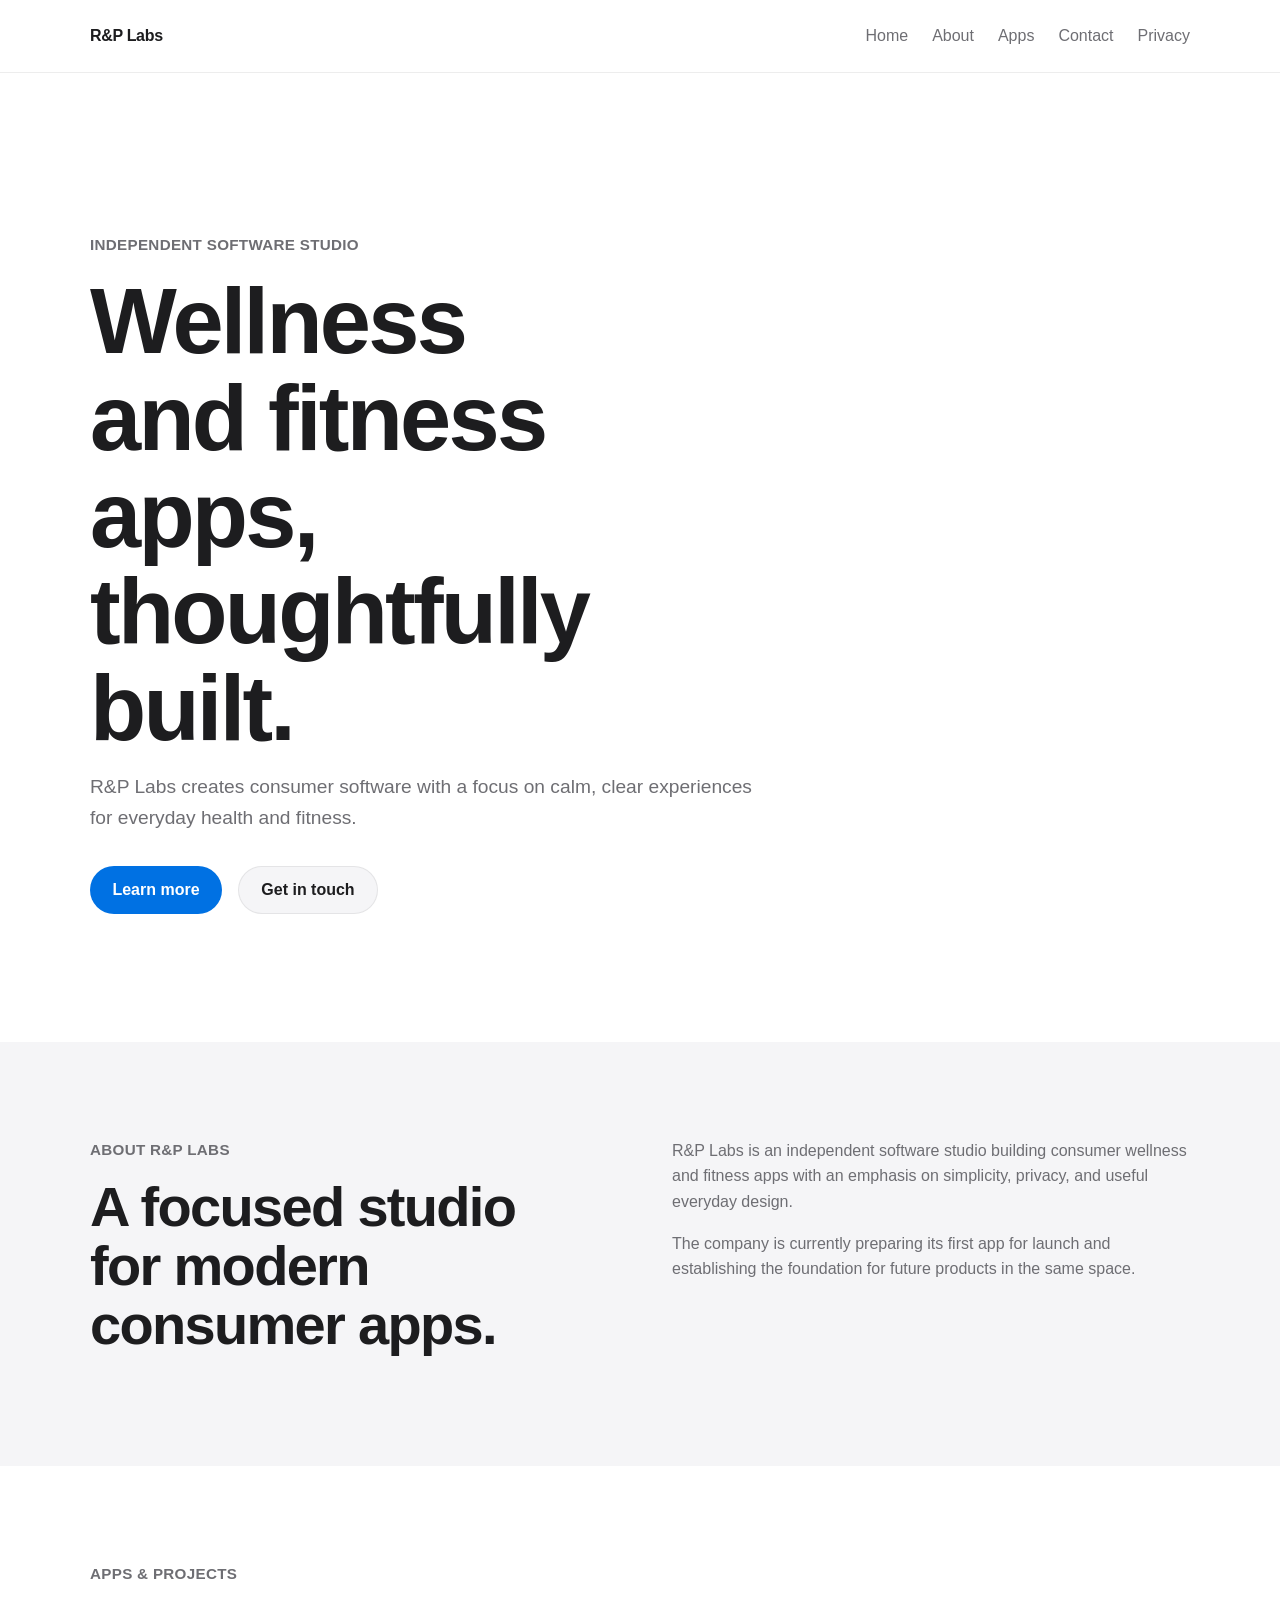
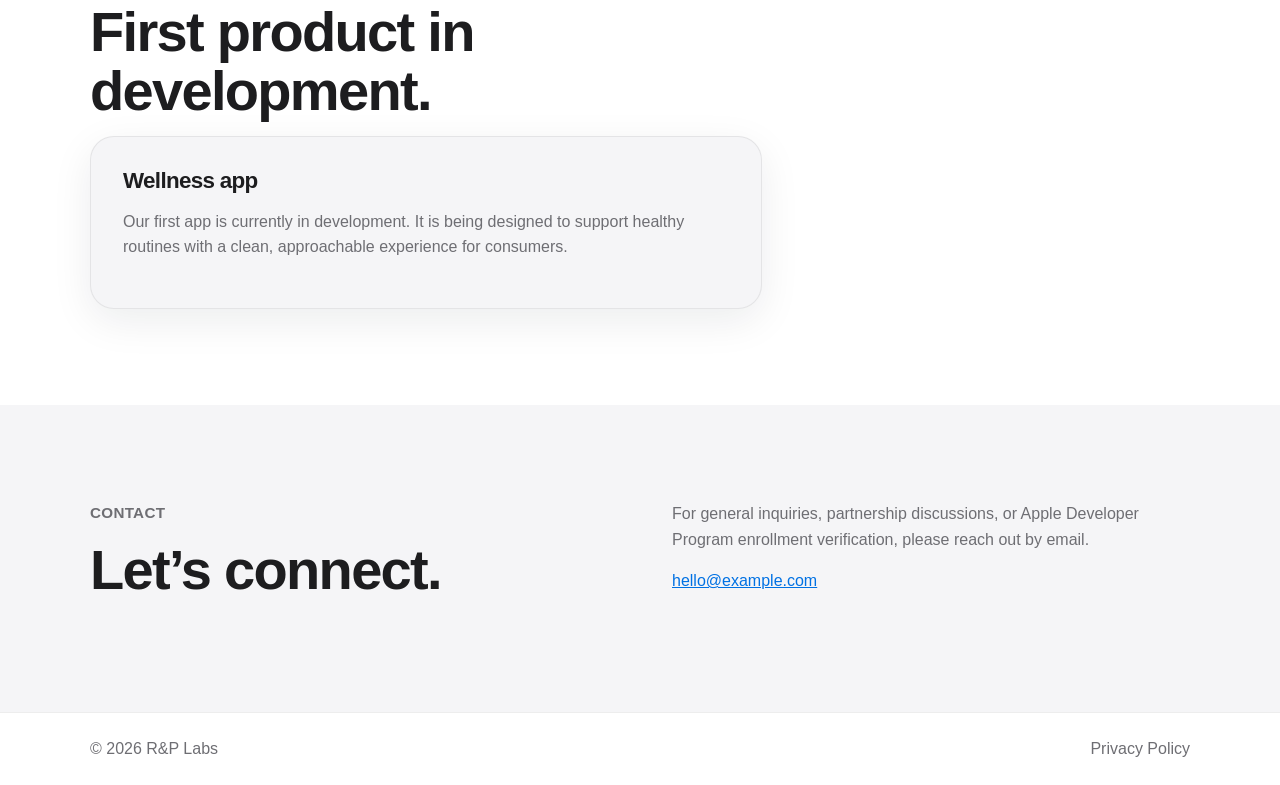
==== index.html @ 8a4c58da "feat: add static GitHub Pages website" ====
<!DOCTYPE html>
<html lang="en">
<head>
  <meta charset="UTF-8">
  <meta name="viewport" content="width=device-width, initial-scale=1.0">
  <title>R&amp;P Labs</title>
  <meta name="description" content="R&amp;P Labs is an independent software studio building consumer wellness and fitness apps.">
  <link rel="stylesheet" href="styles.css">
</head>
<body>
  <header class="site-header">
    <div class="container nav-shell">
      <a class="brand" href="index.html">R&amp;P Labs</a>
      <button class="menu-toggle" type="button" aria-expanded="false" aria-controls="site-nav">
        <span class="menu-toggle-label">Menu</span>
      </button>
      <nav class="site-nav" id="site-nav" aria-label="Primary">
        <a href="#home">Home</a>
        <a href="#about">About</a>
        <a href="#projects">Apps</a>
        <a href="#contact">Contact</a>
        <a href="privacy.html">Privacy</a>
      </nav>
    </div>
  </header>

  <main>
    <section class="hero" id="home">
      <div class="container hero-content">
        <p class="eyebrow">Independent software studio</p>
        <h1>Wellness and fitness apps, thoughtfully built.</h1>
        <p class="hero-copy">
          R&amp;P Labs creates consumer software with a focus on calm, clear experiences for everyday health and fitness.
        </p>
        <div class="hero-actions">
          <a class="button button-primary" href="#about">Learn more</a>
          <a class="button button-secondary" href="#contact">Get in touch</a>
        </div>
      </div>
    </section>

    <section class="section section-muted" id="about">
      <div class="container section-grid">
        <div>
          <p class="eyebrow">About R&amp;P Labs</p>
          <h2>A focused studio for modern consumer apps.</h2>
        </div>
        <div>
          <p>
            R&amp;P Labs is an independent software studio building consumer wellness and fitness apps with an emphasis on simplicity, privacy, and useful everyday design.
          </p>
          <p>
            The company is currently preparing its first app for launch and establishing the foundation for future products in the same space.
          </p>
        </div>
      </div>
    </section>

    <section class="section" id="projects">
      <div class="container">
        <p class="eyebrow">Apps &amp; Projects</p>
        <h2>First product in development.</h2>
        <div class="card">
          <h3>Wellness app</h3>
          <p>
            Our first app is currently in development. It is being designed to support healthy routines with a clean, approachable experience for consumers.
          </p>
        </div>
      </div>
    </section>

    <section class="section section-muted" id="contact">
      <div class="container section-grid">
        <div>
          <p class="eyebrow">Contact</p>
          <h2>Let’s connect.</h2>
        </div>
        <div>
          <p>
            For general inquiries, partnership discussions, or Apple Developer Program enrollment verification, please reach out by email.
          </p>
          <p><a class="inline-link" href="mailto:hello@example.com">hello@example.com</a></p>
        </div>
      </div>
    </section>
  </main>

  <footer class="site-footer">
    <div class="container footer-shell">
      <p>© <span id="year"></span> R&amp;P Labs</p>
      <a href="privacy.html">Privacy Policy</a>
    </div>
  </footer>

  <script src="script.js"></script>
</body>
</html>
---- styles.css ----
:root {
  color-scheme: light;
  --background: #ffffff;
  --surface: #f5f5f7;
  --surface-strong: #ebebee;
  --text: #1d1d1f;
  --muted: #6e6e73;
  --border: rgba(29, 29, 31, 0.08);
  --accent: #0071e3;
  --accent-hover: #005bb5;
  --shadow: 0 12px 40px rgba(15, 23, 42, 0.08);
  --radius: 24px;
}

* {
  box-sizing: border-box;
}

html {
  scroll-behavior: smooth;
}

body {
  margin: 0;
  font-family: -apple-system, BlinkMacSystemFont, "SF Pro Text", "Segoe UI", sans-serif;
  background: var(--background);
  color: var(--text);
  line-height: 1.6;
}

a {
  color: inherit;
}

img {
  max-width: 100%;
}

.container {
  width: min(1100px, calc(100% - 2rem));
  margin: 0 auto;
}

.site-header {
  position: sticky;
  top: 0;
  z-index: 10;
  background: rgba(255, 255, 255, 0.88);
  backdrop-filter: blur(14px);
  border-bottom: 1px solid var(--border);
}

.nav-shell,
.footer-shell {
  display: flex;
  align-items: center;
  justify-content: space-between;
  gap: 1rem;
  min-height: 72px;
}

.brand {
  font-size: 1rem;
  font-weight: 600;
  letter-spacing: -0.02em;
  text-decoration: none;
}

.site-nav {
  display: flex;
  align-items: center;
  gap: 1.5rem;
}

.site-nav a,
.site-footer a {
  text-decoration: none;
  color: var(--muted);
}

.site-nav a:hover,
.site-footer a:hover,
.inline-link:hover {
  color: var(--text);
}

.menu-toggle {
  display: none;
  border: 1px solid var(--border);
  background: var(--background);
  border-radius: 999px;
  padding: 0.65rem 1rem;
  font: inherit;
  color: var(--text);
}

.hero,
.section {
  padding: 6rem 0;
}

.hero-content {
  padding: 4rem 0 2rem;
}

.eyebrow {
  margin: 0 0 1rem;
  color: var(--muted);
  font-size: 0.95rem;
  font-weight: 600;
  letter-spacing: 0.02em;
  text-transform: uppercase;
}

h1,
h2,
h3 {
  margin: 0 0 1rem;
  letter-spacing: -0.03em;
  line-height: 1.05;
}

h1 {
  max-width: 10ch;
  font-size: clamp(3rem, 8vw, 5.75rem);
}

h2 {
  max-width: 14ch;
  font-size: clamp(2rem, 5vw, 3.5rem);
}

h3 {
  font-size: 1.4rem;
}

p {
  margin: 0 0 1rem;
  max-width: 65ch;
  color: var(--muted);
}

.hero-copy {
  font-size: 1.2rem;
  max-width: 42rem;
}

.hero-actions {
  display: flex;
  flex-wrap: wrap;
  gap: 1rem;
  margin-top: 2rem;
}

.button {
  display: inline-flex;
  align-items: center;
  justify-content: center;
  min-height: 48px;
  padding: 0 1.4rem;
  border-radius: 999px;
  text-decoration: none;
  font-weight: 600;
}

.button-primary {
  background: var(--accent);
  color: #fff;
}

.button-primary:hover {
  background: var(--accent-hover);
}

.button-secondary {
  border: 1px solid var(--border);
  background: var(--surface);
}

.section-muted {
  background: var(--surface);
}

.section-grid {
  display: grid;
  grid-template-columns: repeat(2, minmax(0, 1fr));
  gap: 2rem 4rem;
  align-items: start;
}

.card {
  padding: 2rem;
  background: var(--surface);
  border: 1px solid var(--border);
  border-radius: var(--radius);
  box-shadow: var(--shadow);
  max-width: 42rem;
}

.privacy-main {
  min-height: calc(100vh - 144px);
}

.prose {
  max-width: 760px;
}

.prose h1 {
  max-width: none;
  font-size: clamp(2.5rem, 6vw, 4.5rem);
}

.prose h2 {
  max-width: none;
  margin-top: 2.5rem;
  font-size: 1.5rem;
}

.inline-link {
  color: var(--accent);
}

.site-footer {
  border-top: 1px solid var(--border);
  background: var(--background);
}

.site-footer p {
  margin: 0;
}

@media (max-width: 760px) {
  .menu-toggle {
    display: inline-flex;
  }

  .nav-shell {
    position: relative;
    flex-wrap: wrap;
    padding: 0.75rem 0;
  }

  .site-nav {
    display: none;
    width: 100%;
    flex-direction: column;
    align-items: flex-start;
    gap: 1rem;
    padding: 1rem 0 0.5rem;
  }

  .site-nav.is-open {
    display: flex;
  }

  .section-grid {
    grid-template-columns: 1fr;
  }

  .hero,
  .section {
    padding: 4.5rem 0;
  }

  .footer-shell {
    flex-direction: column;
    align-items: flex-start;
    padding: 1rem 0;
  }
}
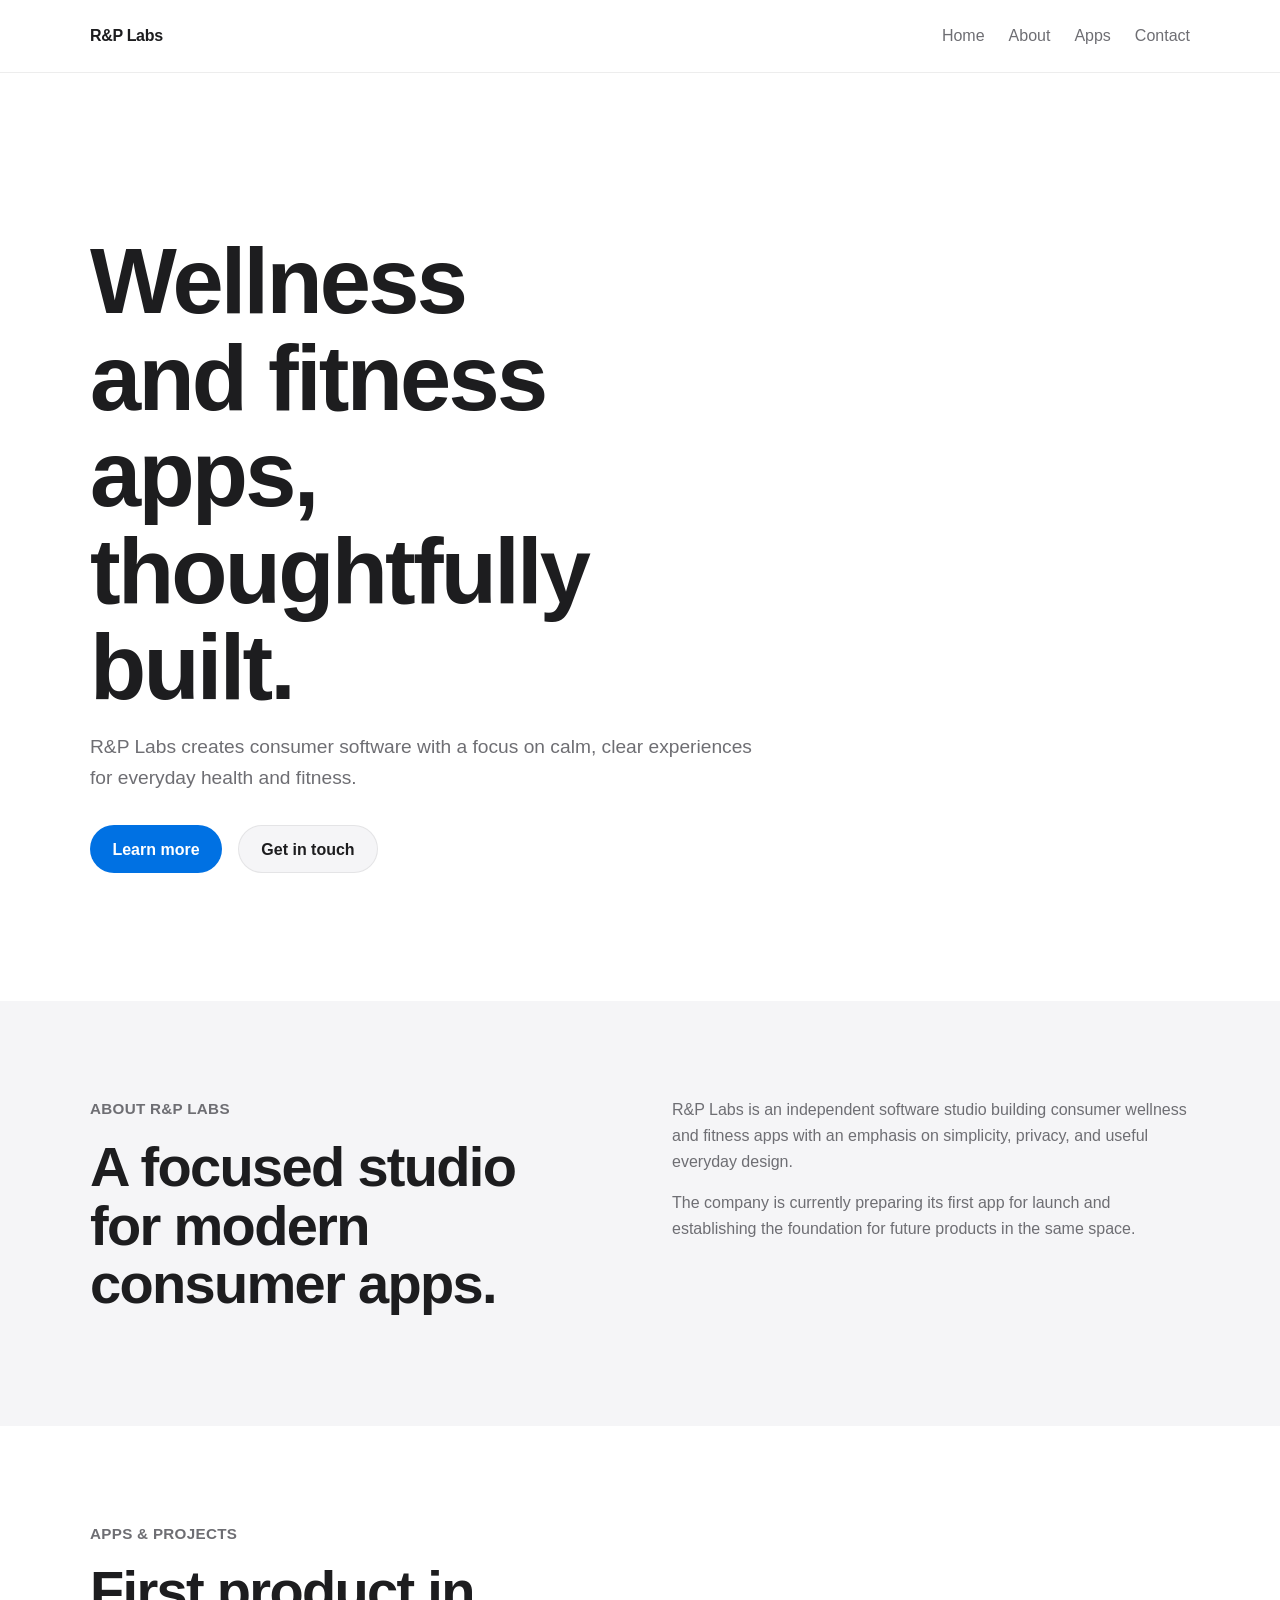
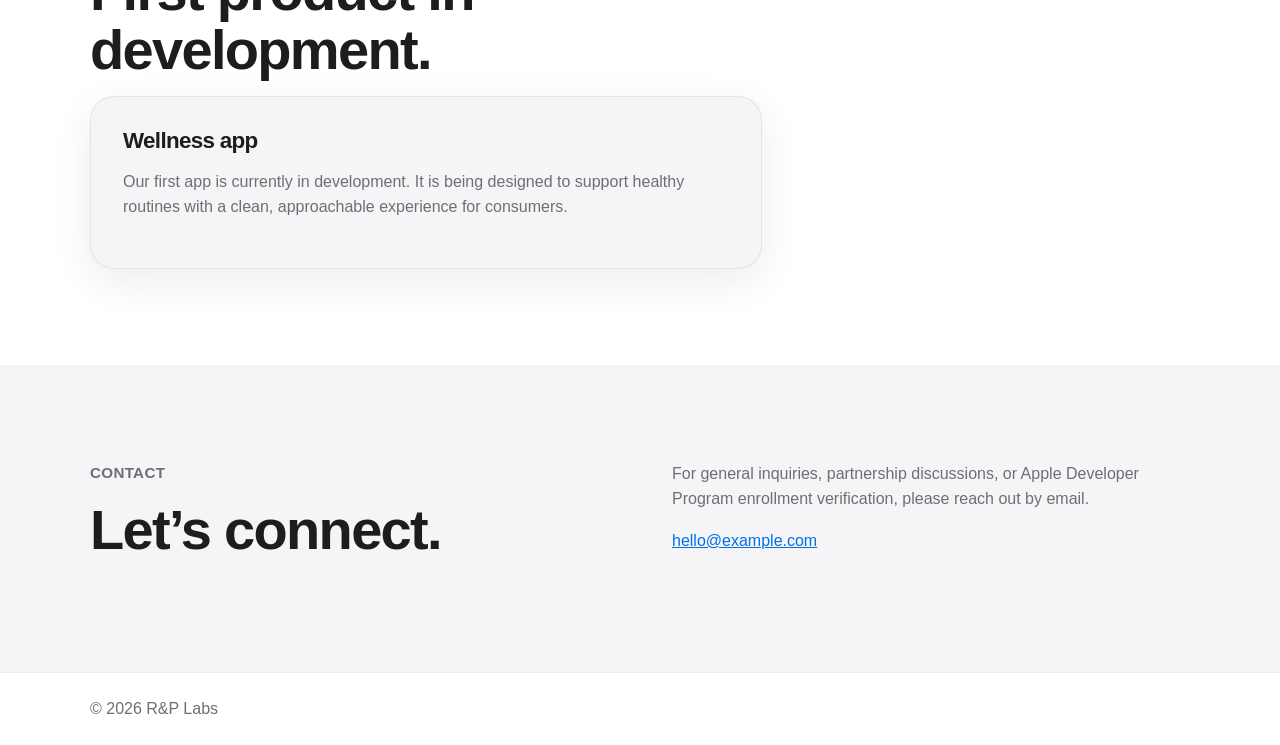
==== commit 292a753b: "Remove privacy page and hero eyebrow text" ====
--- a/index.html
+++ b/index.html
@@ -19,7 +19,6 @@
         <a href="#about">About</a>
         <a href="#projects">Apps</a>
         <a href="#contact">Contact</a>
-        <a href="privacy.html">Privacy</a>
       </nav>
     </div>
   </header>
@@ -27,7 +26,6 @@
   <main>
     <section class="hero" id="home">
       <div class="container hero-content">
-        <p class="eyebrow">Independent software studio</p>
         <h1>Wellness and fitness apps, thoughtfully built.</h1>
         <p class="hero-copy">
           R&amp;P Labs creates consumer software with a focus on calm, clear experiences for everyday health and fitness.
@@ -88,7 +86,6 @@
   <footer class="site-footer">
     <div class="container footer-shell">
       <p>© <span id="year"></span> R&amp;P Labs</p>
-      <a href="privacy.html">Privacy Policy</a>
     </div>
   </footer>
 
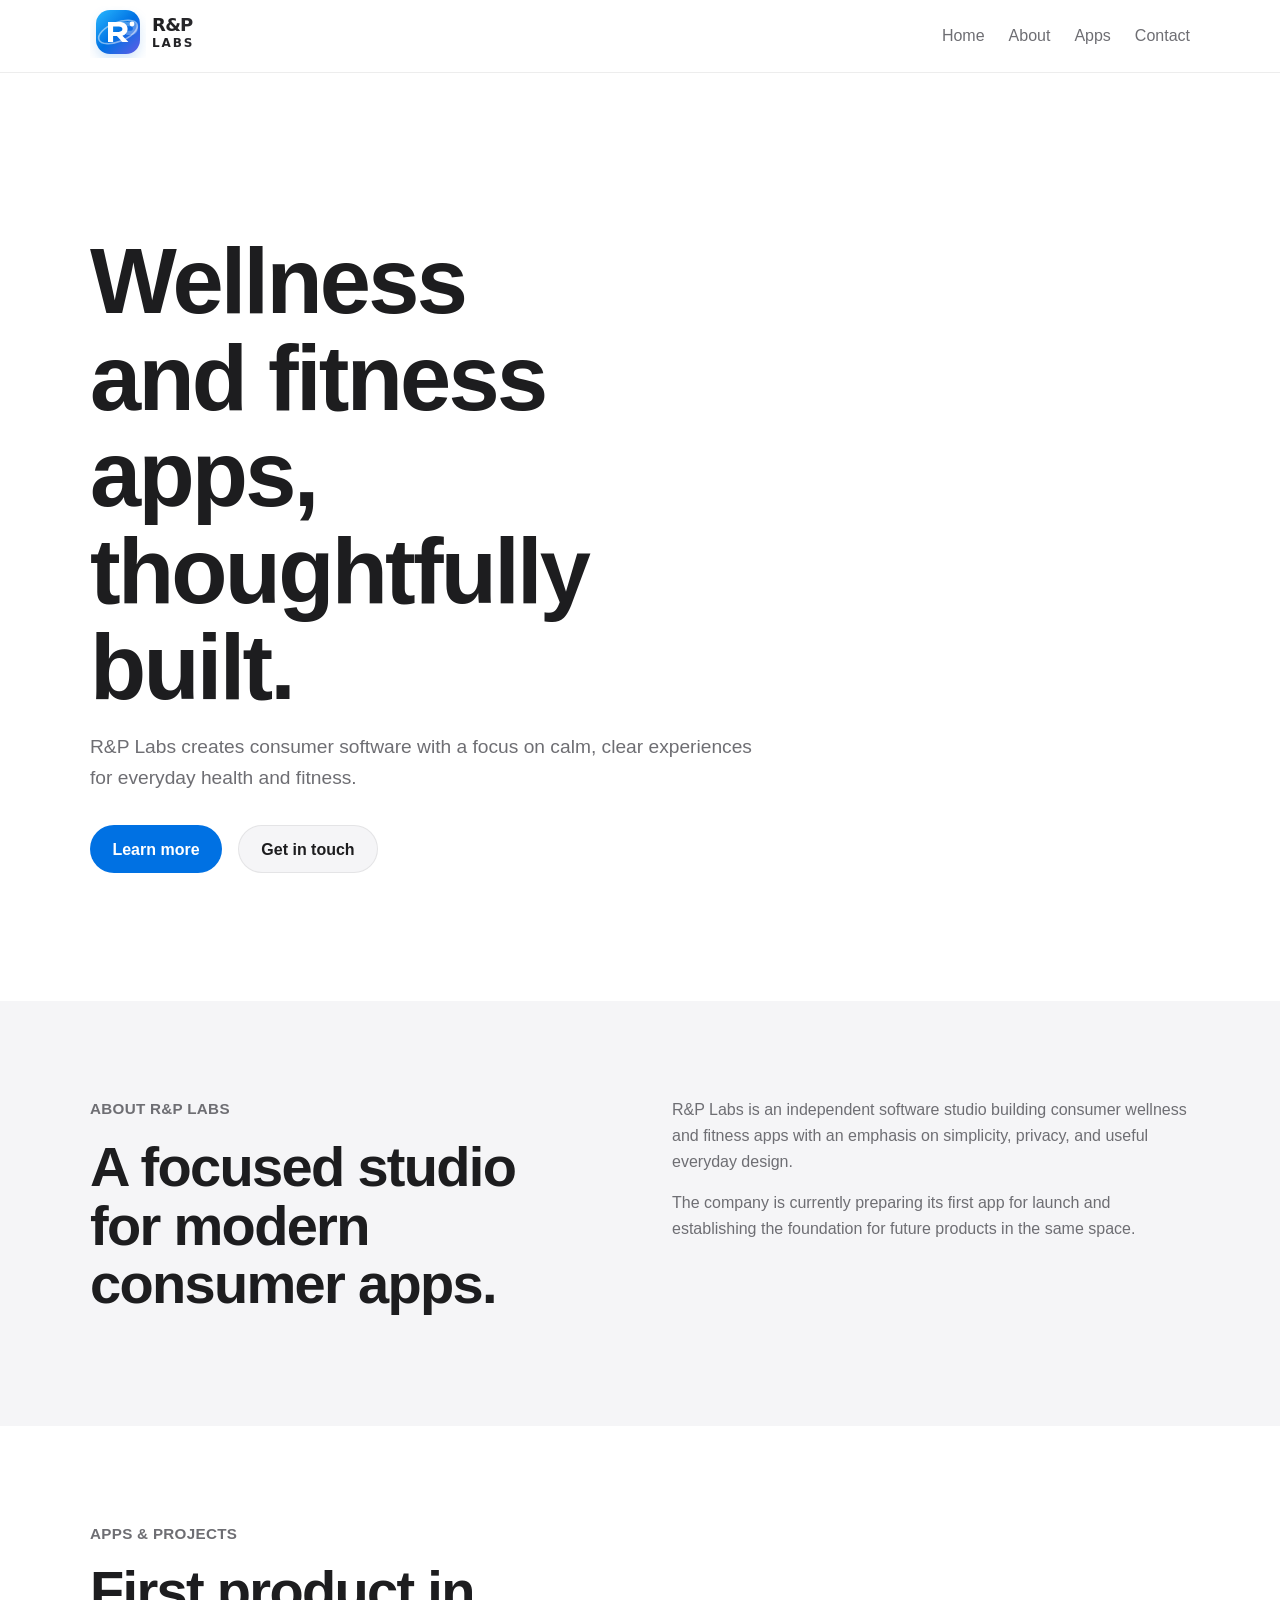
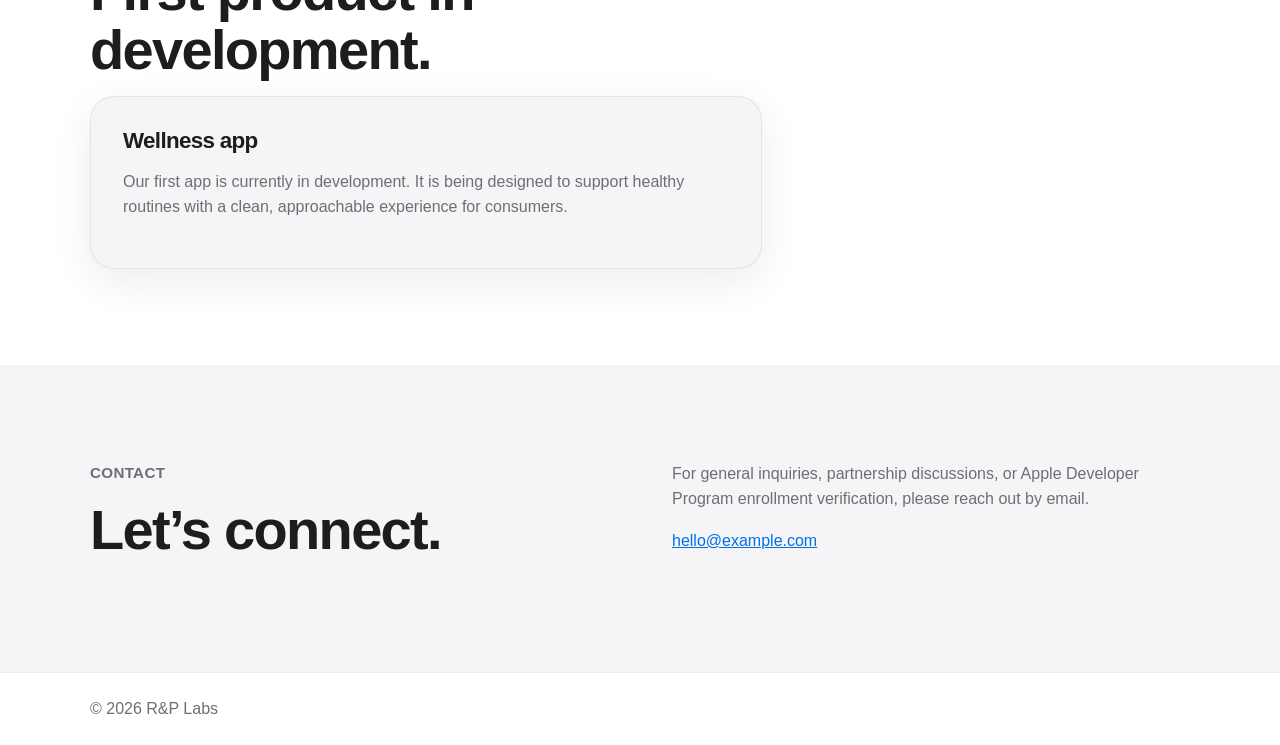
==== commit 44ef4575: "Replace header text with logo image" ====
--- a/index.html
+++ b/index.html
@@ -10,7 +10,9 @@
 <body>
   <header class="site-header">
     <div class="container nav-shell">
-      <a class="brand" href="index.html">R&amp;P Labs</a>
+      <a class="brand" href="index.html" aria-label="R&amp;P Labs home">
+        <img class="brand-logo" src="assets/logo.svg" alt="R&amp;P Labs">
+      </a>
       <button class="menu-toggle" type="button" aria-expanded="false" aria-controls="site-nav">
         <span class="menu-toggle-label">Menu</span>
       </button>
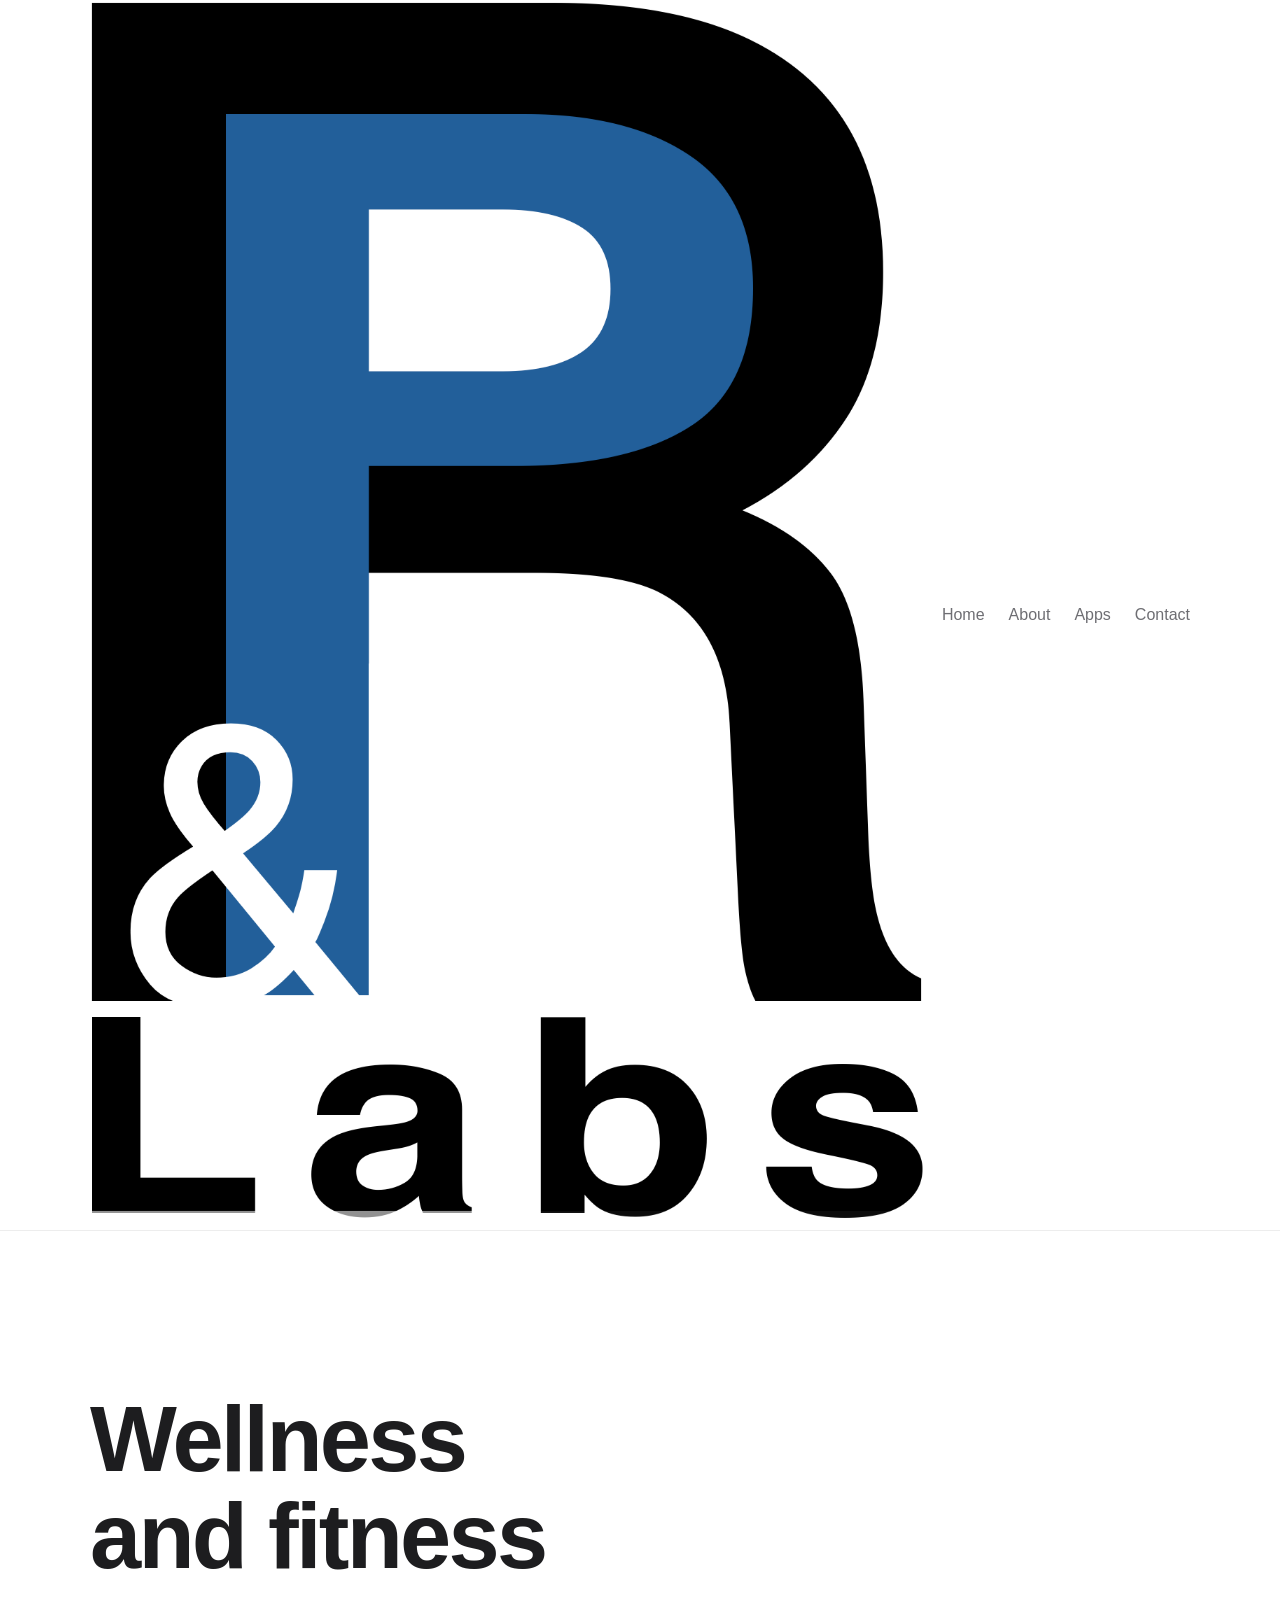
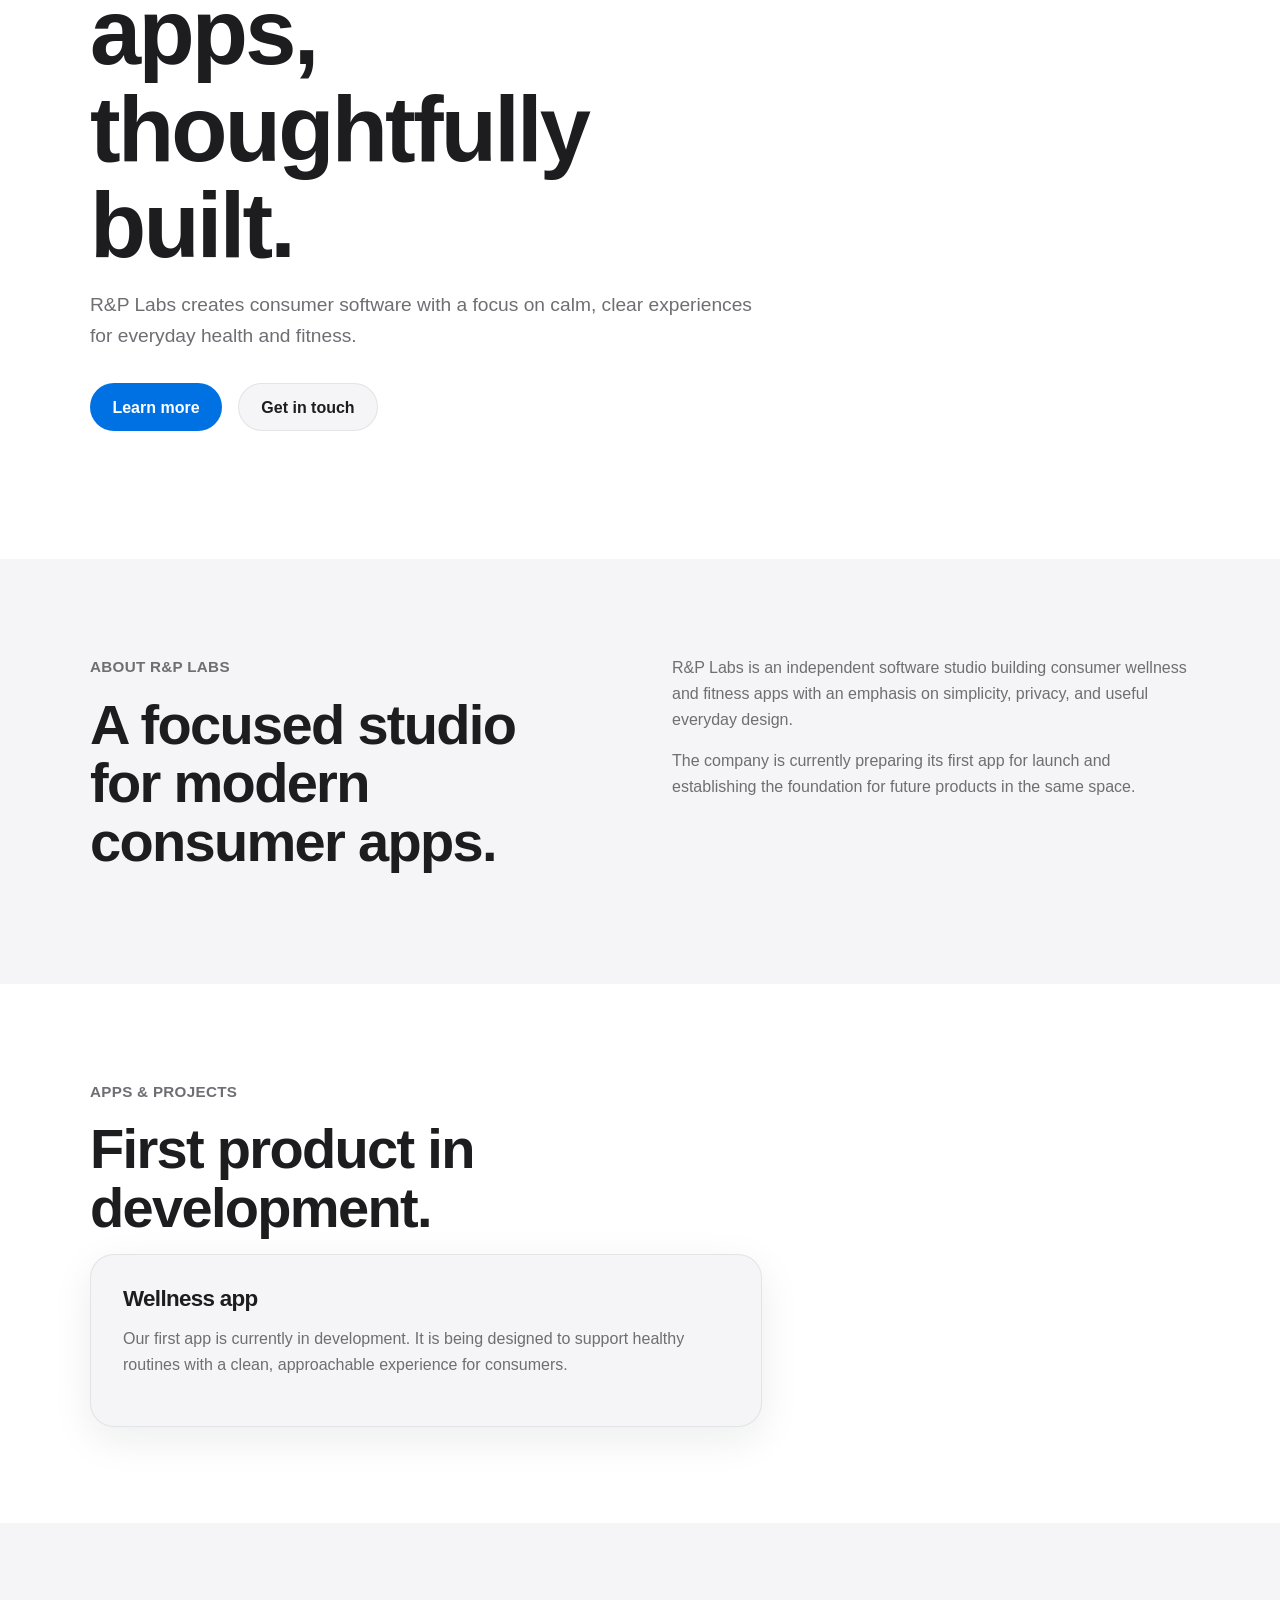
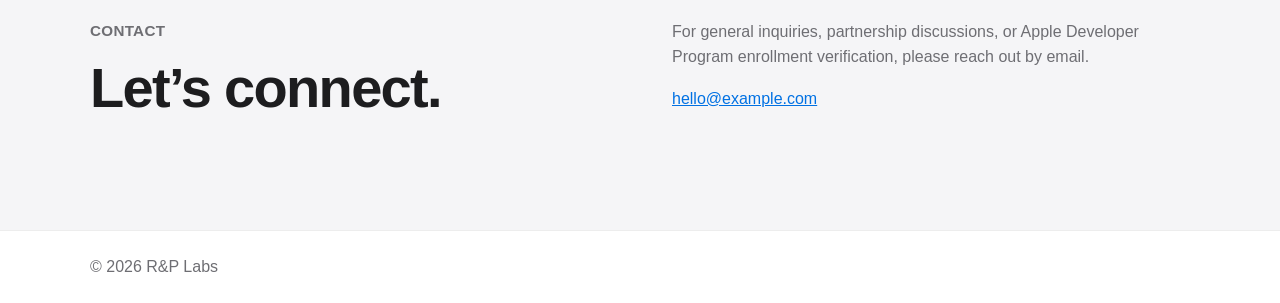
==== commit 11e7eaf2: "Switch logo image to PNG asset" ====
--- a/index.html
+++ b/index.html
@@ -11,7 +11,7 @@
   <header class="site-header">
     <div class="container nav-shell">
       <a class="brand" href="index.html" aria-label="R&amp;P Labs home">
-        <img class="brand-logo" src="assets/logo.svg" alt="R&amp;P Labs">
+        <img class="brand-logo" src="assets/R&P Labs Logo.png" alt="R&amp;P Labs">
       </a>
       <button class="menu-toggle" type="button" aria-expanded="false" aria-controls="site-nav">
         <span class="menu-toggle-label">Menu</span>
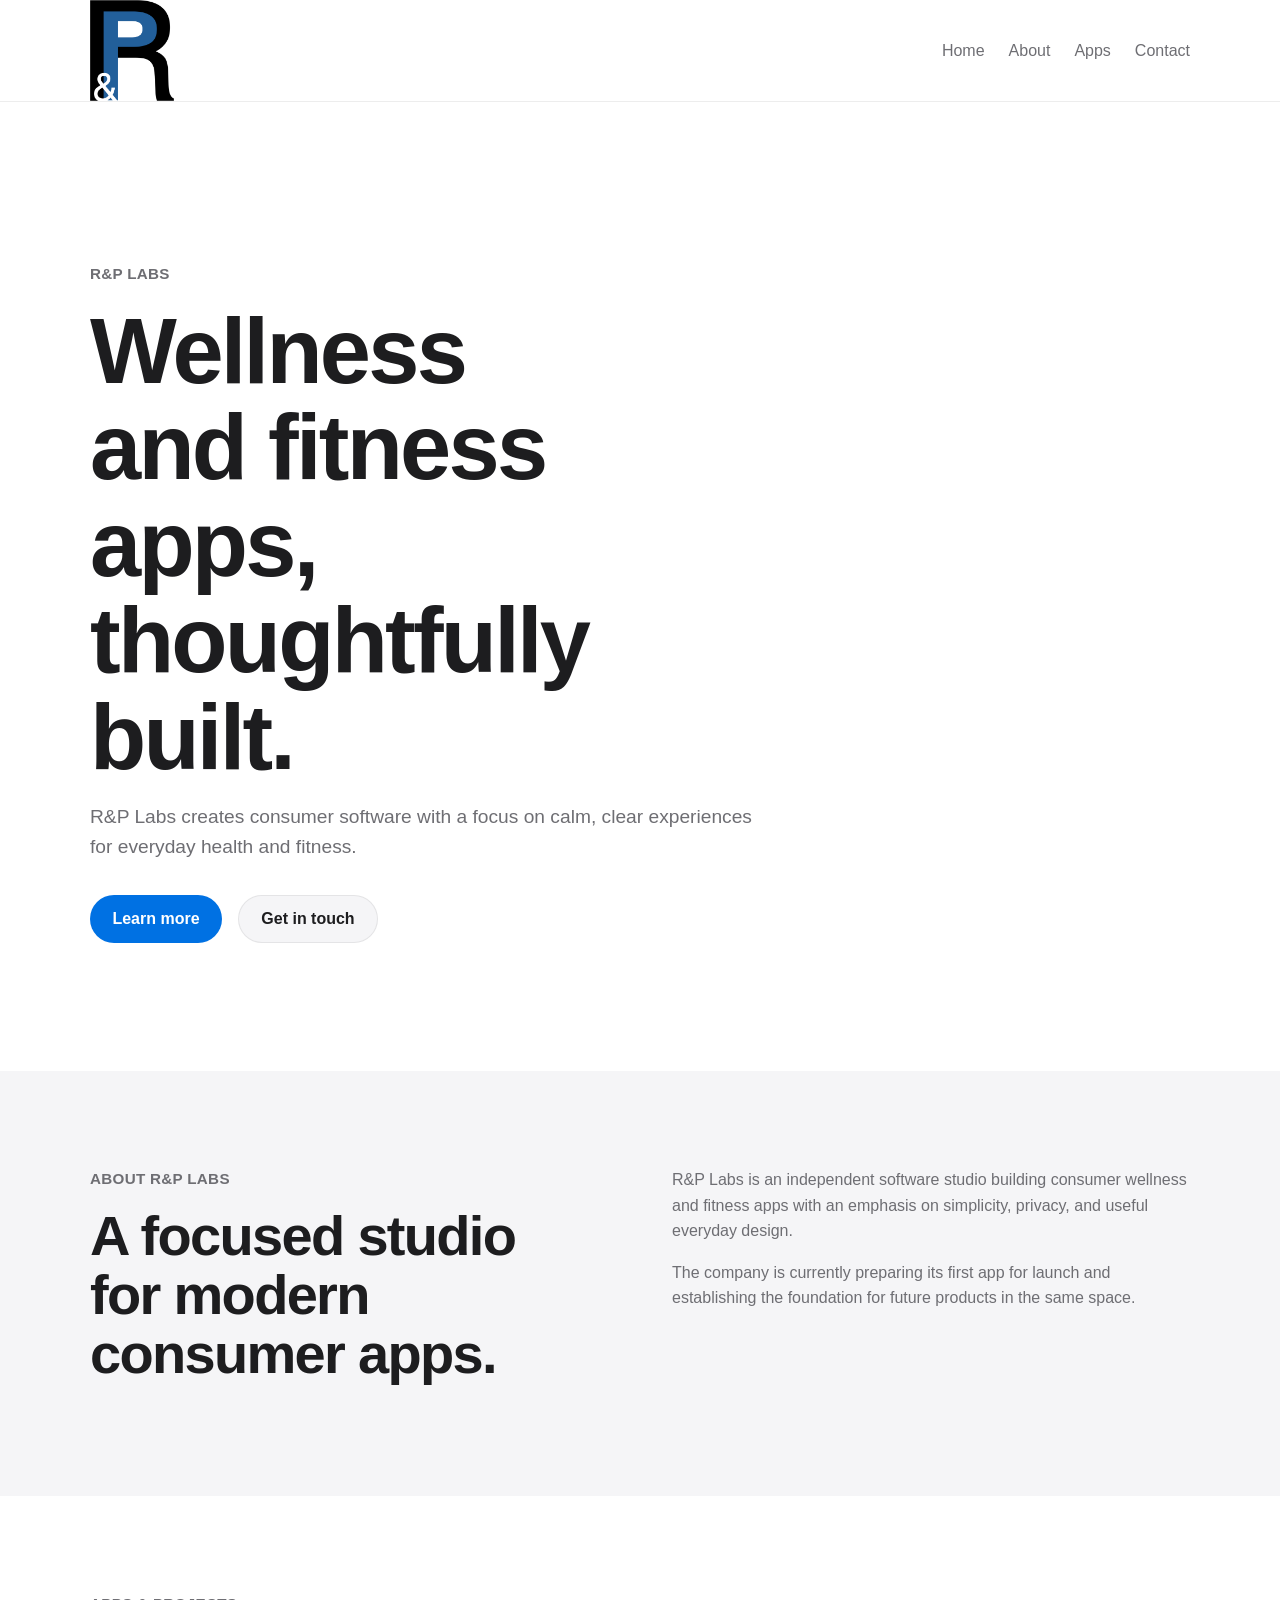
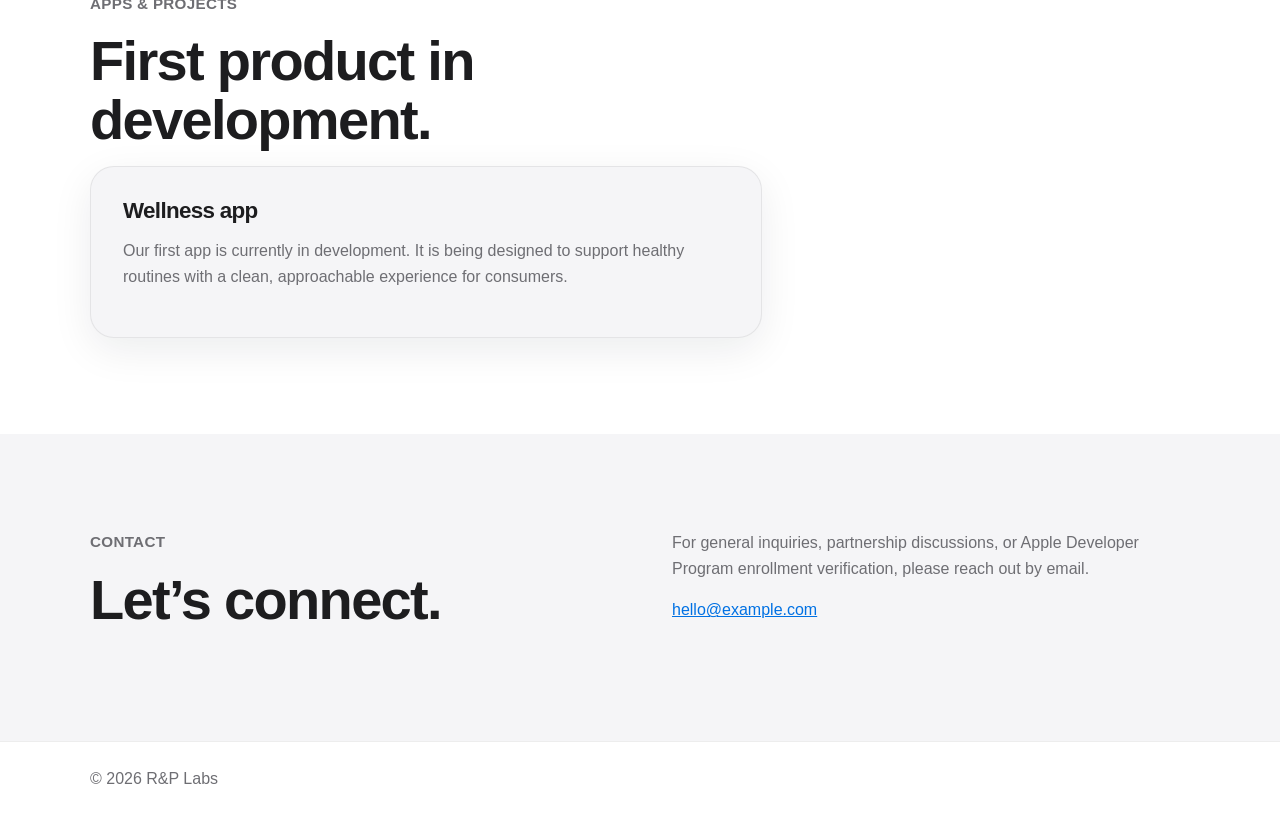
==== commit d2c37dbf: "Add hero eyebrow text" ====
--- a/index.html
+++ b/index.html
@@ -28,6 +28,7 @@
   <main>
     <section class="hero" id="home">
       <div class="container hero-content">
+        <p class="eyebrow">R&amp;P Labs</p>
         <h1>Wellness and fitness apps, thoughtfully built.</h1>
         <p class="hero-copy">
           R&amp;P Labs creates consumer software with a focus on calm, clear experiences for everyday health and fitness.
--- a/styles.css
+++ b/styles.css
@@ -60,10 +60,18 @@
 }
 
 .brand {
+  display: inline-flex;
+  align-items: center;
   font-size: 1rem;
   font-weight: 600;
   letter-spacing: -0.02em;
   text-decoration: none;
+}
+
+.brand-logo {
+  display: block;
+  width: clamp(58px, 8.4vw, 84px);
+  height: auto;
 }
 
 .site-nav {
@@ -240,6 +248,10 @@
     padding: 0.75rem 0;
   }
 
+  .brand-logo {
+    width: clamp(50px, 17vw, 72px);
+  }
+
   .site-nav {
     display: none;
     width: 100%;
